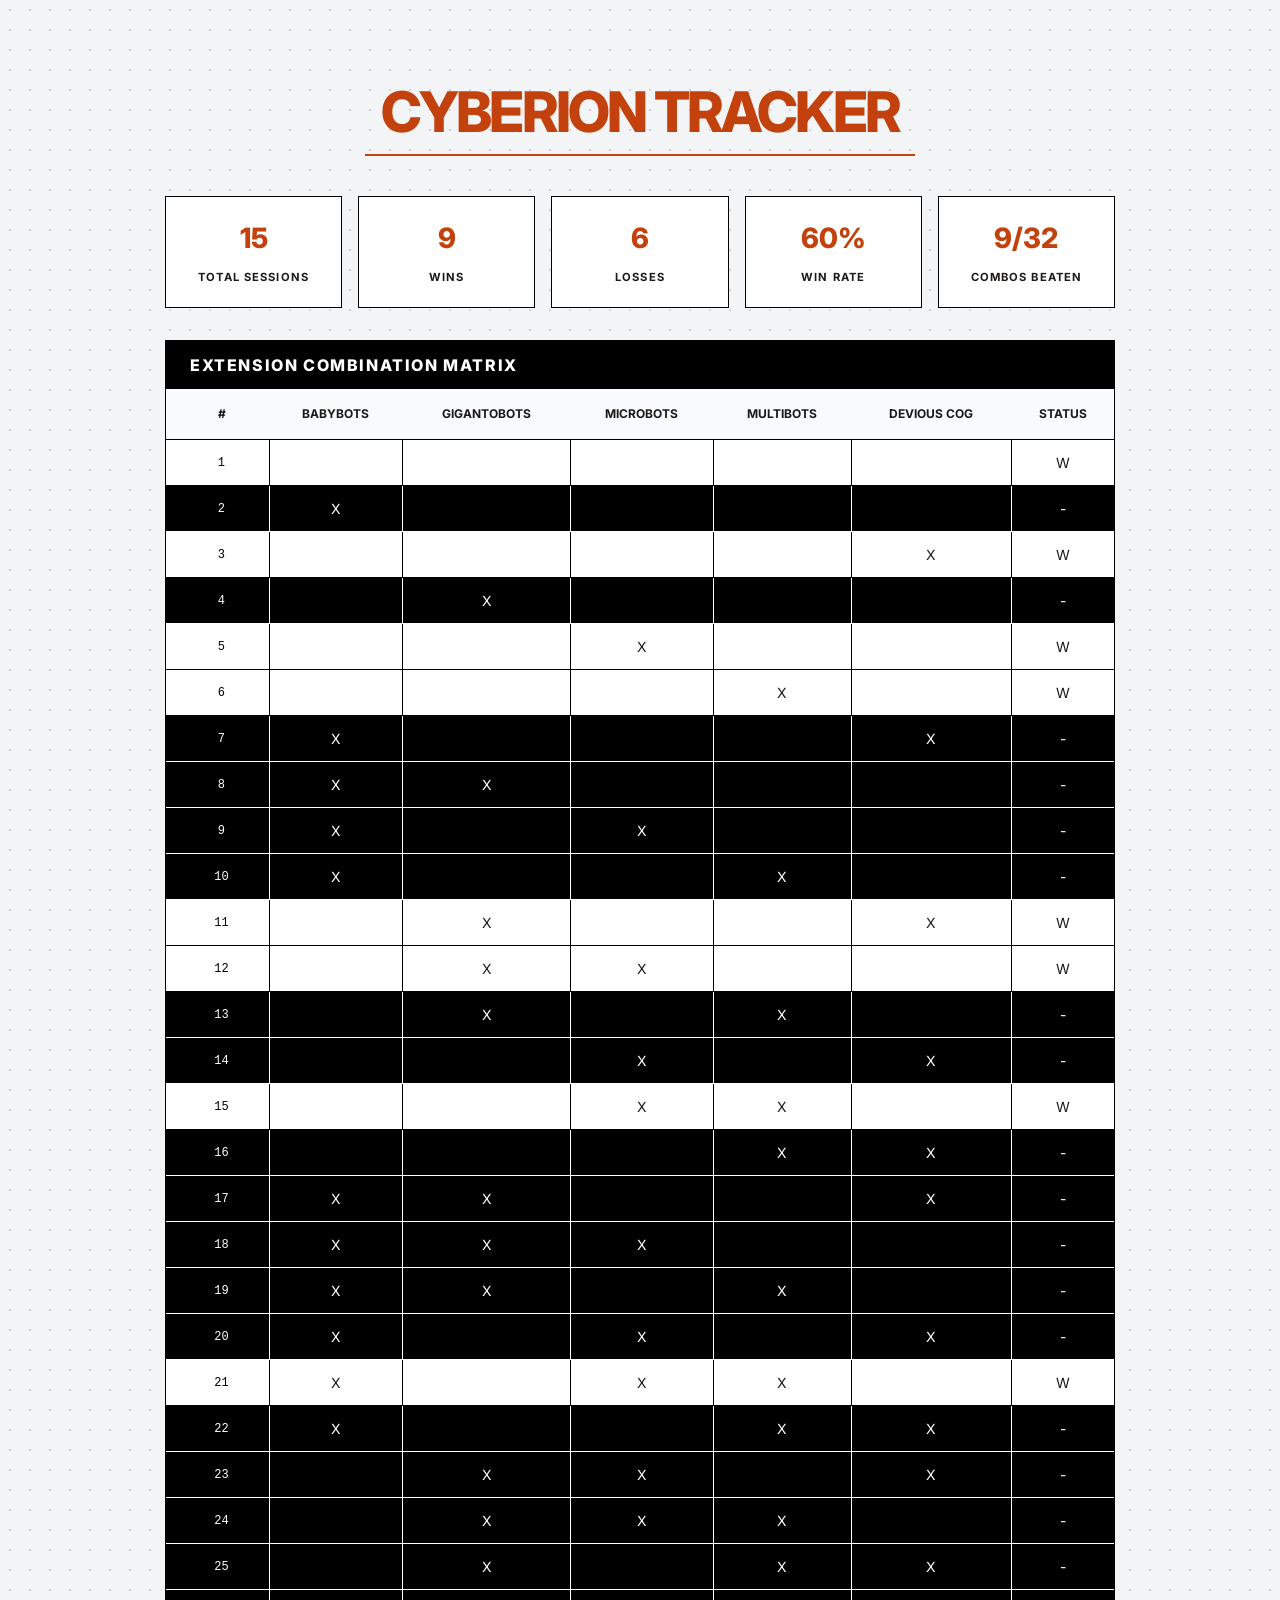
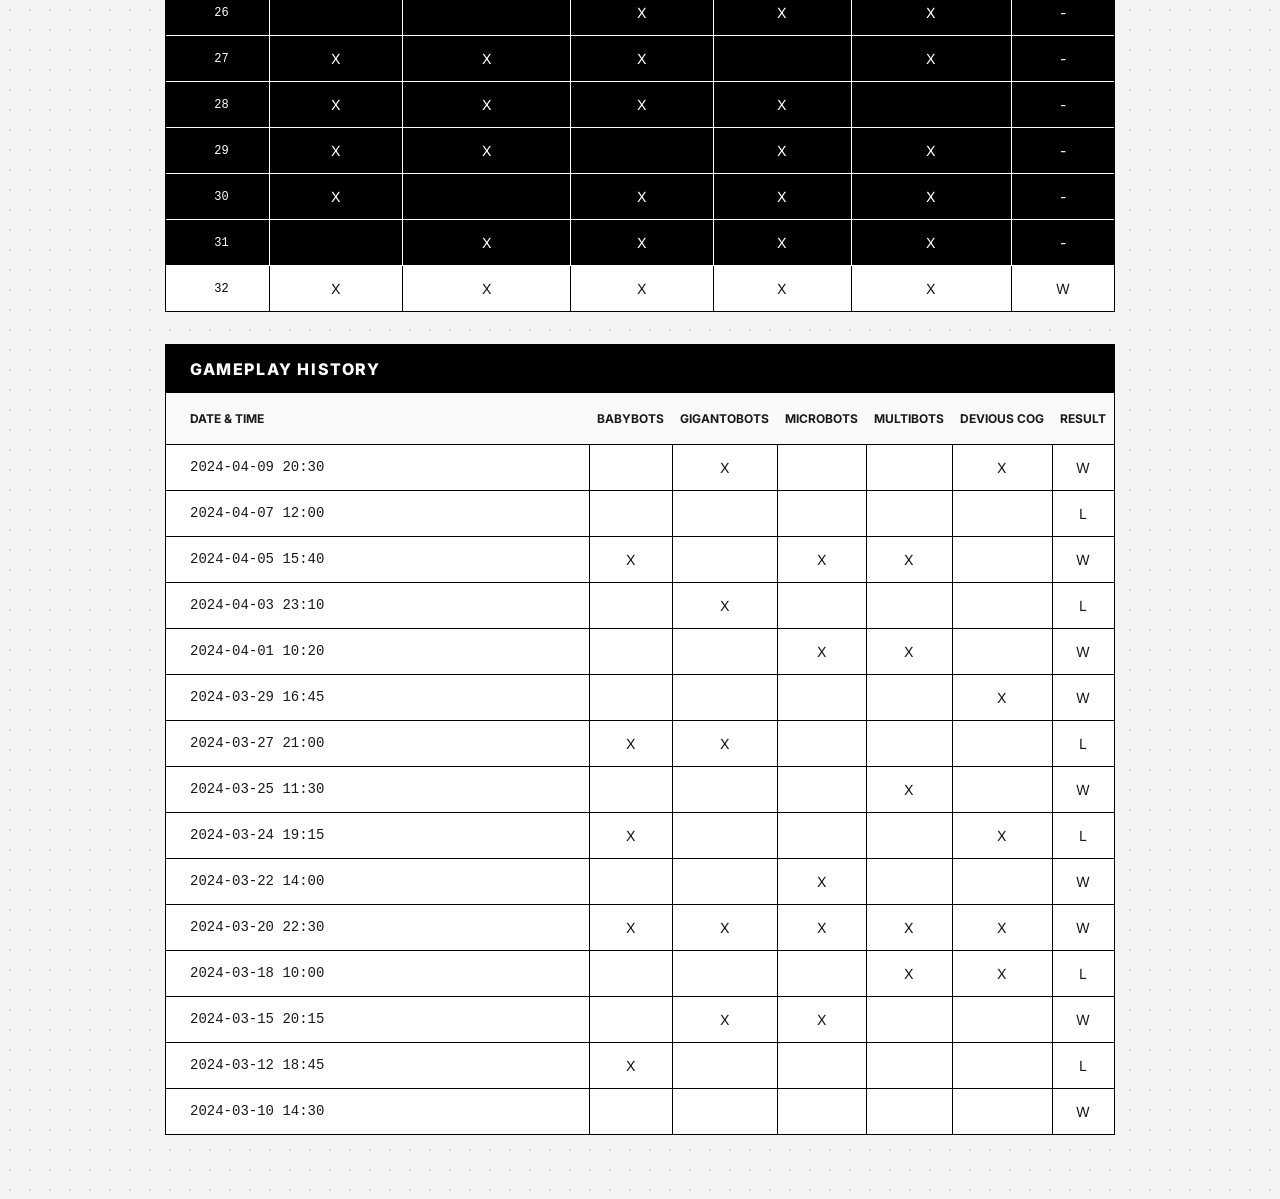
==== example/index.html @ 5c07755e "Initial commit: Cyberion Gameplay Tracker with Oniverse Industrial theme" ====
<!DOCTYPE html>
<html lang="en">
<head>
    <meta charset="UTF-8">
    <meta name="viewport" content="width=device-width, initial-scale=1.0">
    <title>Cyberion Tracker</title>
    <link rel="stylesheet" href="style.css">
    <link rel="preconnect" href="https://fonts.googleapis.com">
    <link rel="preconnect" href="https://fonts.gstatic.com" crossorigin>
    <link href="https://fonts.googleapis.com/css2?family=Inter:wght@400;600;700;800&display=swap" rel="stylesheet">
</head>
<body>
    <div class="container">
        <header>
            <h1>Cyberion Tracker</h1>
        </header>

        <section class="summary-grid">
            <div class="stat-card">
                <span id="total-games" class="stat-value">-</span>
                <span class="stat-label">Total Sessions</span>
            </div>
            <div class="stat-card">
                <span id="total-wins" class="stat-value">-</span>
                <span class="stat-label">Wins</span>
            </div>
            <div class="stat-card">
                <span id="total-losses" class="stat-value">-</span>
                <span class="stat-label">Losses</span>
            </div>
            <div class="stat-card">
                <span id="win-rate" class="stat-value">-</span>
                <span class="stat-label">Win Rate</span>
            </div>
            <div class="stat-card">
                <span id="combo-progress" class="stat-value">-</span>
                <span class="stat-label">Combos Beaten</span>
            </div>
        </section>

        <section class="matrix-container">
            <h2 class="section-title">Extension Combination Matrix</h2>
            <table>
                <thead>
                    <tr>
                        <th class="idx-col">#</th>
                        <th class="ext-col"><span>Babybots</span></th>
                        <th class="ext-col"><span>Gigantobots</span></th>
                        <th class="ext-col"><span>Microbots</span></th>
                        <th class="ext-col"><span>Multibots</span></th>
                        <th class="ext-col"><span>Devious Cog</span></th>
                        <th class="ext-col"><span>Status</span></th>
                    </tr>
                </thead>
                <tbody id="combinations-body">
                    <!-- Combinations injected here -->
                </tbody>
            </table>
        </section>

        <section class="matrix-container">
            <h2 class="section-title">Gameplay History</h2>
            <table>
                <thead>
                    <tr>
                        <th style="padding-left: 1.5rem;">Date & Time</th>
                        <th class="ext-col"><span>Babybots</span></th>
                        <th class="ext-col"><span>Gigantobots</span></th>
                        <th class="ext-col"><span>Microbots</span></th>
                        <th class="ext-col"><span>Multibots</span></th>
                        <th class="ext-col"><span>Devious Cog</span></th>
                        <th class="ext-col"><span>Result</span></th>
                    </tr>
                </thead>
                <tbody id="matrix-body">
                    <!-- Rows injected here -->
                </tbody>
            </table>
        </section>
    </div>

    <script src="data.js"></script>
    <script src="script.js"></script>
</body>
</html>
---- example/style.css ----
:root {
  --bg-color: #f3f4f6; /* Concrete/Parchment Gray */
  --card-bg: #ffffff;
  --text-primary: #1c1917; /* Near black (stone-900) */
  --text-secondary: #000000;
  --border-color: #000000;
  --accent-rust: #c2410c; /* Burnt Orange from the large gear */
  --accent-yellow: #eab308; /* Mustard Yellow from the small robots */
  --accent-pink: #db2777; /* Pink accents from the robot details */
  --win-color: #000000;
  --loss-color: #c2410c;
}

body {
  font-family: 'Inter', system-ui, -apple-system, sans-serif;
  background-color: var(--bg-color);
  background-image: radial-gradient(#d1d5db 1px, transparent 1px); /* Subtle texture */
  background-size: 20px 20px;
  color: var(--text-primary);
  margin: 0;
  padding: 2rem;
  line-height: 1.5;
}

.container {
  max-width: 950px;
  margin: 0 auto;
}

header {
  text-align: center;
  margin-bottom: 2rem;
}

header h1 {
  font-size: 3.5rem;
  margin-bottom: 0.5rem;
  letter-spacing: -0.05em;
  color: var(--accent-rust);
  text-transform: uppercase;
  font-weight: 800;
  border-bottom: 2px solid var(--accent-rust);
  display: inline-block;
  padding: 0 1rem;
}

/* Summary Dashboard */
.summary-grid {
  display: grid;
  grid-template-columns: repeat(auto-fit, minmax(140px, 1fr));
  gap: 1rem;
  margin-bottom: 2rem;
}

.stat-card {
  background-color: var(--card-bg);
  padding: 1.25rem;
  border-radius: 0;
  text-align: center;
  border: 1px solid var(--border-color);
}

.stat-value {
  display: block;
  font-size: 1.75rem;
  font-weight: 800;
  margin-bottom: 0.25rem;
  color: var(--accent-rust);
}

.stat-label {
  color: var(--text-primary);
  font-size: 0.7rem;
  text-transform: uppercase;
  letter-spacing: 0.1em;
  font-weight: 700;
}

/* Table Design */
.matrix-container {
  background-color: var(--card-bg);
  border-radius: 0;
  border: 1px solid var(--border-color);
  margin-bottom: 2rem;
}

.section-title {
  font-size: 1rem;
  text-transform: uppercase;
  letter-spacing: 0.1em;
  color: #ffffff;
  background-color: var(--border-color);
  font-weight: 800;
  padding: 0.75rem 1.5rem;
  margin: 0;
}

table {
  width: 100%;
  border-collapse: collapse;
  text-align: left;
}

th {
  position: sticky;
  top: 0;
  z-index: 10;
  background-color: #f8fafc;
  padding: 1rem 0.5rem;
  font-size: 0.75rem;
  text-transform: uppercase;
  color: var(--text-primary);
  border-bottom: 1px solid var(--border-color);
  white-space: nowrap;
}

th.idx-col {
  width: 40px;
  text-align: center;
  padding-left: 1rem;
}

th.ext-col {
  text-align: center;
}

th.ext-col span {
  display: inline-block;
  vertical-align: middle;
}

td {
  padding: 0.75rem 0.5rem;
  border-bottom: 1px solid var(--border-color);
  font-size: 0.875rem;
}

tr:last-child:not(.row-unbeaten) td {
  border-bottom: none;
}

td.idx-cell {
  width: 40px;
  text-align: center;
  font-family: monospace;
  padding-left: 1rem;
  font-size: 0.75rem;
  color: var(--text-secondary);
}

td.date-cell {
  font-family: monospace;
  white-space: nowrap;
  padding-left: 1.5rem;
}

/* Marker Cells */
td.heatmap-cell {
  width: 50px;
  padding: 0;
  border-left: 1px solid var(--border-color);
  text-align: center;
}

.heat-box {
  width: 100%;
  height: 45px;
  display: flex;
  align-items: center;
  justify-content: center;
}

/* Row Status Styling */
.row-unbeaten {
  background-color: #000000;
}

.row-unbeaten td {
  color: #ffffff !important;
  border-bottom: 1px solid #ffffff;
}

.row-unbeaten td.heatmap-cell {
  border-left: 1px solid #ffffff;
}

.row-beaten {
  background-color: #ffffff;
}

.status-text {
  /* Inherits from text-win or standard */
}
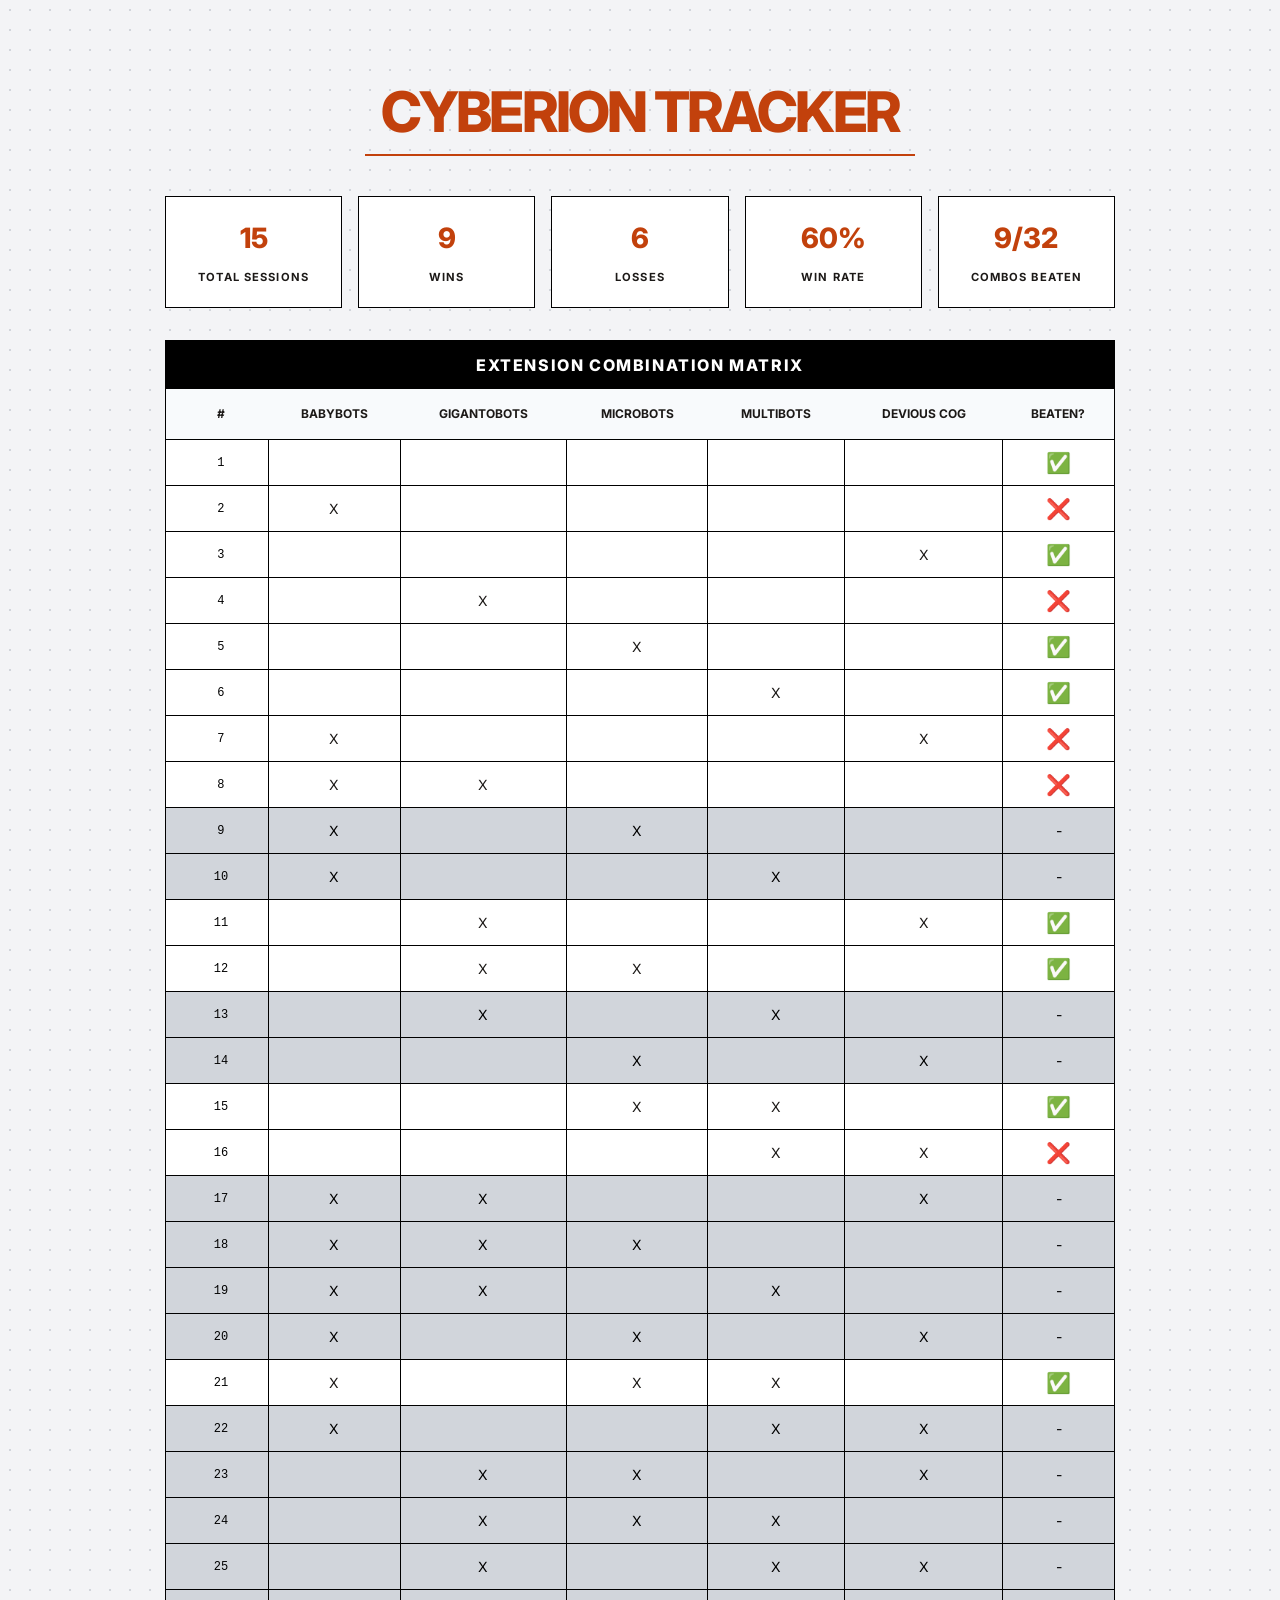
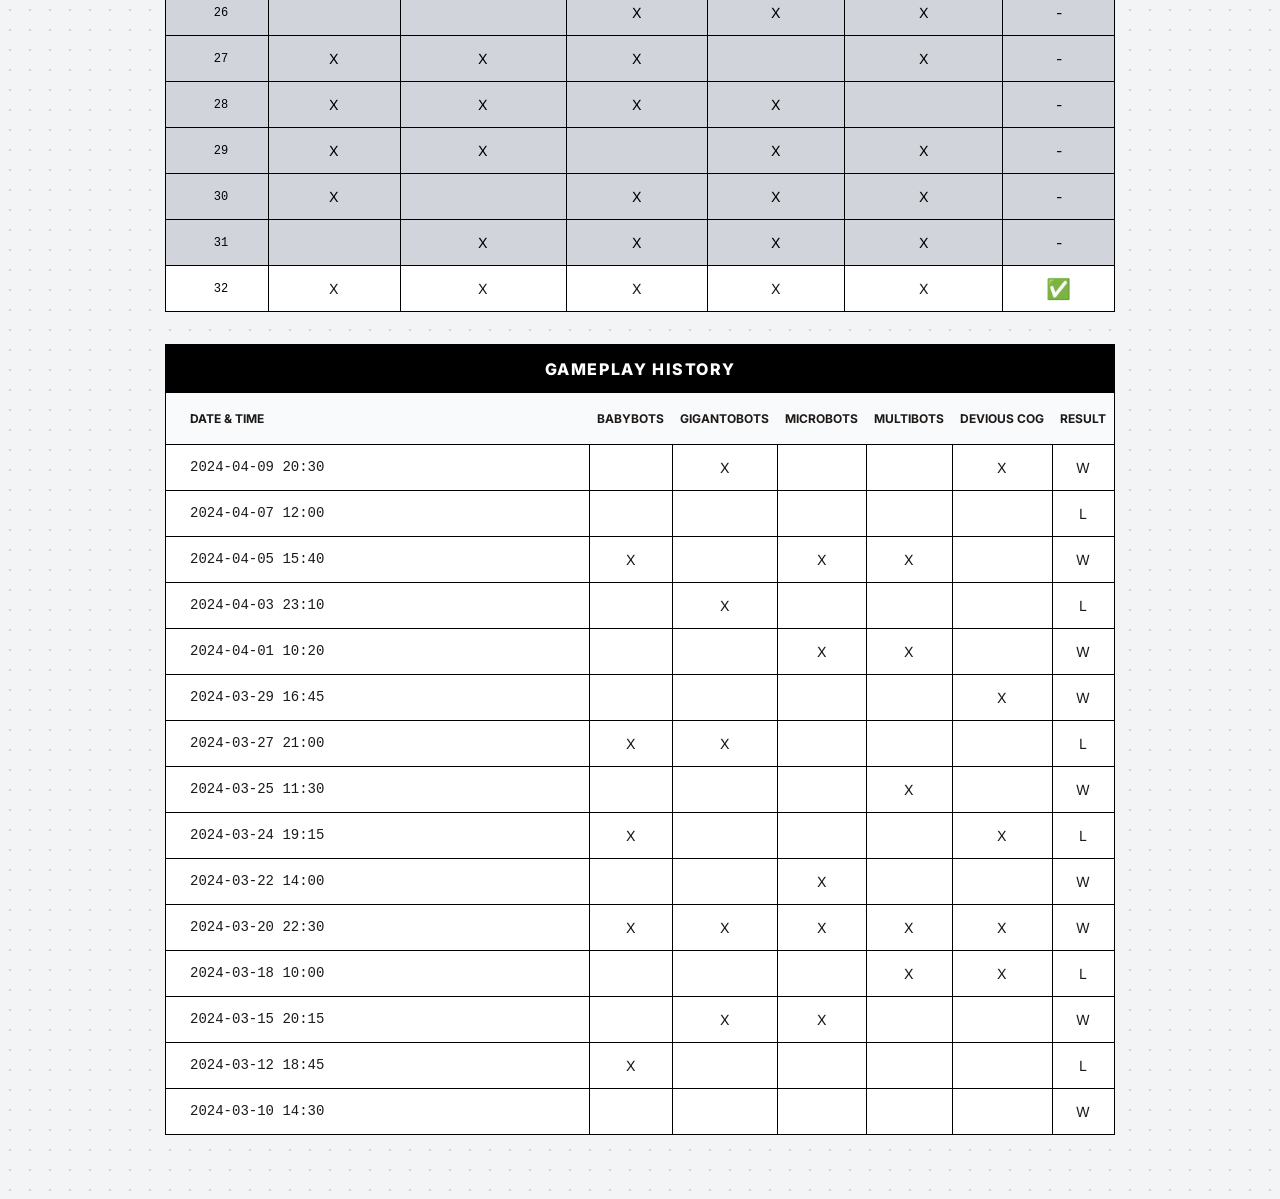
==== commit d36fa1fd: "Update matrix status column to 'Beaten?' with emoji indicators and refined styling" ====
--- a/example/index.html
+++ b/example/index.html
@@ -49,7 +49,7 @@
                         <th class="ext-col"><span>Microbots</span></th>
                         <th class="ext-col"><span>Multibots</span></th>
                         <th class="ext-col"><span>Devious Cog</span></th>
-                        <th class="ext-col"><span>Status</span></th>
+                        <th class="ext-col"><span>Beaten?</span></th>
                     </tr>
                 </thead>
                 <tbody id="combinations-body">
--- a/example/style.css
+++ b/example/style.css
@@ -93,6 +93,7 @@
   font-weight: 800;
   padding: 0.75rem 1.5rem;
   margin: 0;
+  text-align: center;
 }
 
 table {
@@ -135,10 +136,6 @@
   font-size: 0.875rem;
 }
 
-tr:last-child:not(.row-unbeaten) td {
-  border-bottom: none;
-}
-
 td.idx-cell {
   width: 40px;
   text-align: center;
@@ -172,22 +169,21 @@
 
 /* Row Status Styling */
 .row-unbeaten {
-  background-color: #000000;
+  background-color: #d1d5db;
 }
 
 .row-unbeaten td {
-  color: #ffffff !important;
-  border-bottom: 1px solid #ffffff;
-}
-
-.row-unbeaten td.heatmap-cell {
-  border-left: 1px solid #ffffff;
+  color: #000000 !important;
 }
 
 .row-beaten {
   background-color: #ffffff;
 }
 
+tr:last-child td {
+  border-bottom: none;
+}
+
 .status-text {
-  /* Inherits from text-win or standard */
+  font-size: 1.25rem;
 }
